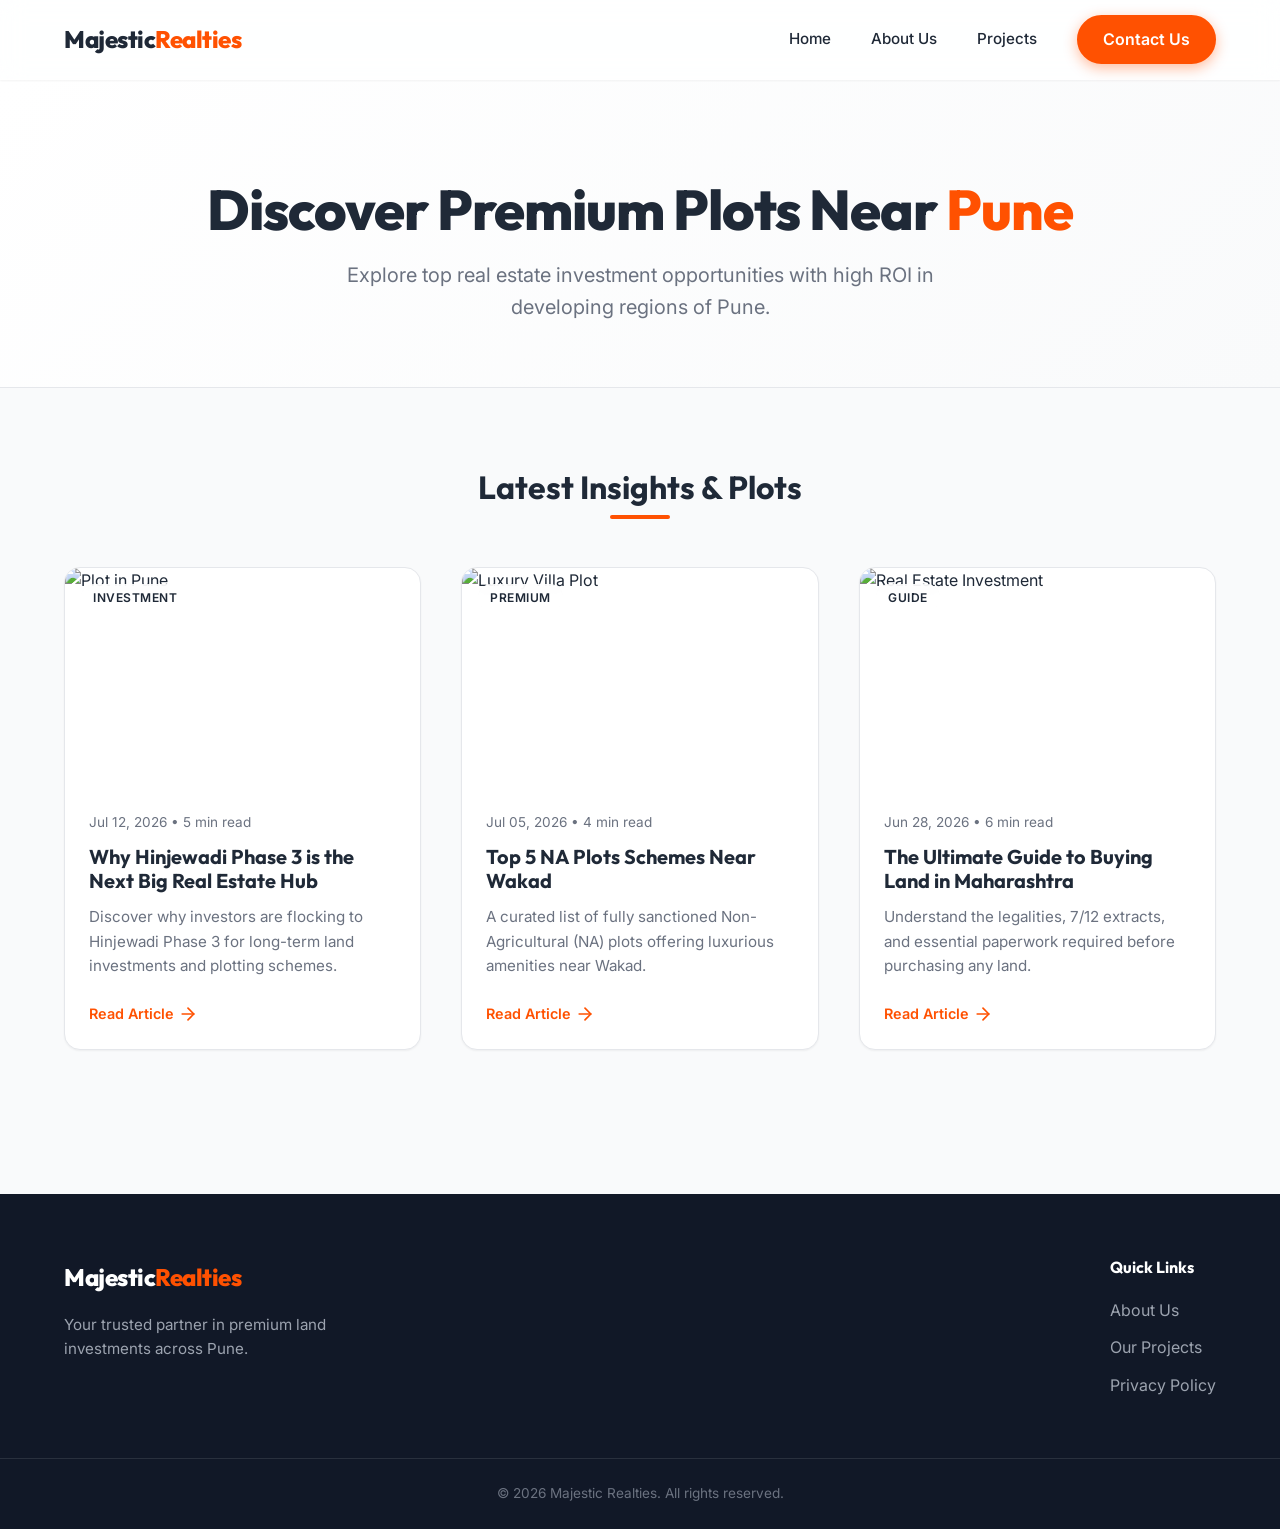
==== index.html @ 405ba68f "feat: Add premium blog and lead form layout" ====
<!DOCTYPE html>
<html lang="en">
<head>
    <meta charset="UTF-8">
    <meta name="viewport" content="width=device-width, initial-scale=1.0">
    <title>Majestic Realties - Plots Near Pune</title>
    <meta name="description" content="Discover premium plots near Pune with Majestic Realties. Invest in your future today.">
    
    <!-- Google Fonts -->
    <link rel="preconnect" href="https://fonts.googleapis.com">
    <link rel="preconnect" href="https://fonts.gstatic.com" crossorigin>
    <link href="https://fonts.googleapis.com/css2?family=Inter:wght@300;400;500;600;700&family=Outfit:wght@400;600;800&display=swap" rel="stylesheet">
    
    <link rel="stylesheet" href="style.css">
</head>
<body>
    <nav class="navbar">
        <div class="container nav-content">
            <a href="index.html" class="logo">
                <span class="logo-text">Majestic<span class="highlight">Realties</span></span>
            </a>
            <div class="nav-links">
                <a href="#">Home</a>
                <a href="#">About Us</a>
                <a href="#">Projects</a>
                <a href="#" class="btn-primary">Contact Us</a>
            </div>
        </div>
    </nav>

    <header class="hero">
        <div class="container hero-content">
            <h1 class="hero-title">Discover Premium Plots Near <span class="highlight">Pune</span></h1>
            <p class="hero-subtitle">Explore top real estate investment opportunities with high ROI in developing regions of Pune.</p>
        </div>
    </header>

    <main class="container py-xl">
        <div class="section-heading">
            <h2>Latest Insights & Plots</h2>
            <div class="heading-line"></div>
        </div>

        <div class="blog-grid">
            <!-- Blog Card 1 -->
            <a href="article.html" class="blog-card">
                <div class="card-image">
                    <img src="https://images.unsplash.com/photo-1582407947304-fd86f028f716?q=80&w=1000&auto=format&fit=crop" alt="Plot in Pune">
                    <div class="card-badge">Investment</div>
                </div>
                <div class="card-content">
                    <div class="card-meta">
                        <span>Jul 12, 2026</span> • <span>5 min read</span>
                    </div>
                    <h3 class="card-title">Why Hinjewadi Phase 3 is the Next Big Real Estate Hub</h3>
                    <p class="card-excerpt">Discover why investors are flocking to Hinjewadi Phase 3 for long-term land investments and plotting schemes.</p>
                    <span class="read-more">Read Article <svg width="20" height="20" viewBox="0 0 24 24" fill="none" stroke="currentColor" stroke-width="2" stroke-linecap="round" stroke-linejoin="round"><line x1="5" y1="12" x2="19" y2="12"></line><polyline points="12 5 19 12 12 19"></polyline></svg></span>
                </div>
            </a>

            <!-- Blog Card 2 -->
            <a href="article.html" class="blog-card">
                <div class="card-image">
                    <img src="https://images.unsplash.com/photo-1512917774080-9991f1c4c750?q=80&w=1000&auto=format&fit=crop" alt="Luxury Villa Plot">
                    <div class="card-badge">Premium</div>
                </div>
                <div class="card-content">
                    <div class="card-meta">
                        <span>Jul 05, 2026</span> • <span>4 min read</span>
                    </div>
                    <h3 class="card-title">Top 5 NA Plots Schemes Near Wakad</h3>
                    <p class="card-excerpt">A curated list of fully sanctioned Non-Agricultural (NA) plots offering luxurious amenities near Wakad.</p>
                    <span class="read-more">Read Article <svg width="20" height="20" viewBox="0 0 24 24" fill="none" stroke="currentColor" stroke-width="2" stroke-linecap="round" stroke-linejoin="round"><line x1="5" y1="12" x2="19" y2="12"></line><polyline points="12 5 19 12 12 19"></polyline></svg></span>
                </div>
            </a>

            <!-- Blog Card 3 -->
            <a href="article.html" class="blog-card">
                <div class="card-image">
                    <img src="https://images.unsplash.com/photo-1513694203232-719a280e022f?q=80&w=1000&auto=format&fit=crop" alt="Real Estate Investment">
                    <div class="card-badge">Guide</div>
                </div>
                <div class="card-content">
                    <div class="card-meta">
                        <span>Jun 28, 2026</span> • <span>6 min read</span>
                    </div>
                    <h3 class="card-title">The Ultimate Guide to Buying Land in Maharashtra</h3>
                    <p class="card-excerpt">Understand the legalities, 7/12 extracts, and essential paperwork required before purchasing any land.</p>
                    <span class="read-more">Read Article <svg width="20" height="20" viewBox="0 0 24 24" fill="none" stroke="currentColor" stroke-width="2" stroke-linecap="round" stroke-linejoin="round"><line x1="5" y1="12" x2="19" y2="12"></line><polyline points="12 5 19 12 12 19"></polyline></svg></span>
                </div>
            </a>
        </div>
    </main>

    <footer class="footer">
        <div class="container footer-content">
            <div class="footer-brand">
                <a href="index.html" class="logo">
                    <span class="logo-text">Majestic<span class="highlight">Realties</span></span>
                </a>
                <p>Your trusted partner in premium land investments across Pune.</p>
            </div>
            <div class="footer-links">
                <h4>Quick Links</h4>
                <a href="#">About Us</a>
                <a href="#">Our Projects</a>
                <a href="#">Privacy Policy</a>
            </div>
        </div>
        <div class="footer-bottom">
            <p>&copy; 2026 Majestic Realties. All rights reserved.</p>
        </div>
    </footer>

    <script src="main.js"></script>
</body>
</html>
---- style.css ----
/* 
   ========================================
   Majestic Realties - Premium Design System
   ========================================
*/

:root {
    /* Color Palette */
    --primary: #ff5101;
    --primary-hover: #e04600;
    --primary-light: rgba(255, 81, 1, 0.1);
    
    --text-main: #1f2937;
    --text-muted: #6b7280;
    --text-light: #9ca3af;
    
    --bg-body: #f9fafb;
    --bg-surface: #ffffff;
    --bg-surface-glass: rgba(255, 255, 255, 0.85);
    
    --border-color: #e5e7eb;
    --border-glass: rgba(255, 255, 255, 0.3);
    
    --success: #10b981;
    
    /* Typography */
    --font-heading: 'Outfit', sans-serif;
    --font-body: 'Inter', sans-serif;
    
    /* Layout */
    --container-width: 1200px;
    --nav-height: 80px;
    
    /* Effects */
    --shadow-sm: 0 1px 2px 0 rgba(0, 0, 0, 0.05);
    --shadow-md: 0 4px 6px -1px rgba(0, 0, 0, 0.1), 0 2px 4px -1px rgba(0, 0, 0, 0.06);
    --shadow-lg: 0 10px 15px -3px rgba(0, 0, 0, 0.1), 0 4px 6px -2px rgba(0, 0, 0, 0.05);
    --shadow-glass: 0 8px 32px 0 rgba(31, 38, 135, 0.07);
    --radius-md: 12px;
    --radius-lg: 16px;
    --radius-full: 9999px;
    
    --transition: all 0.3s cubic-bezier(0.4, 0, 0.2, 1);
}

* {
    margin: 0;
    padding: 0;
    box-sizing: border-box;
}

body {
    font-family: var(--font-body);
    background-color: var(--bg-body);
    color: var(--text-main);
    line-height: 1.6;
    -webkit-font-smoothing: antialiased;
}

h1, h2, h3, h4, h5, h6 {
    font-family: var(--font-heading);
    color: var(--text-main);
    line-height: 1.2;
}

a {
    text-decoration: none;
    color: inherit;
    transition: var(--transition);
}

img {
    max-width: 100%;
    height: auto;
    display: block;
}

.container {
    max-width: var(--container-width);
    margin: 0 auto;
    padding: 0 1.5rem;
}

.py-xl {
    padding-top: 5rem;
    padding-bottom: 5rem;
}

.highlight {
    color: var(--primary);
}

/* ================= Navbar ================= */
.navbar {
    height: var(--nav-height);
    background: var(--bg-surface-glass);
    backdrop-filter: blur(12px);
    -webkit-backdrop-filter: blur(12px);
    border-bottom: 1px solid rgba(255, 255, 255, 0.4);
    position: sticky;
    top: 0;
    z-index: 100;
    box-shadow: var(--shadow-sm);
}

.nav-content {
    display: flex;
    justify-content: space-between;
    align-items: center;
    height: 100%;
}

.logo-text {
    font-family: var(--font-heading);
    font-size: 1.5rem;
    font-weight: 800;
    letter-spacing: -0.5px;
}

.nav-links {
    display: flex;
    align-items: center;
    gap: 2.5rem;
}

.nav-links a:not(.btn-primary) {
    font-weight: 500;
    font-size: 0.95rem;
    color: var(--text-main);
}

.nav-links a:not(.btn-primary):hover {
    color: var(--primary);
}

/* ================= Buttons ================= */
.btn-primary {
    background-color: var(--primary);
    color: white !important;
    padding: 0.6rem 1.5rem;
    border-radius: var(--radius-full);
    font-weight: 600;
    display: inline-flex;
    align-items: center;
    gap: 0.5rem;
    border: 2px solid var(--primary);
    box-shadow: 0 4px 14px 0 rgba(255, 81, 1, 0.39);
    cursor: pointer;
}

.btn-primary:hover {
    background-color: var(--primary-hover);
    border-color: var(--primary-hover);
    box-shadow: 0 6px 20px rgba(255, 81, 1, 0.23);
    transform: translateY(-2px);
}

.btn-submit {
    width: 100%;
    background-color: var(--primary);
    color: white;
    padding: 1rem 1.5rem;
    border-radius: var(--radius-md);
    font-weight: 600;
    font-size: 1rem;
    font-family: var(--font-body);
    display: flex;
    justify-content: center;
    align-items: center;
    gap: 0.5rem;
    border: none;
    box-shadow: 0 4px 14px 0 rgba(255, 81, 1, 0.39);
    cursor: pointer;
    transition: var(--transition);
}

.btn-submit:hover {
    background-color: var(--primary-hover);
    transform: translateY(-2px);
    box-shadow: 0 6px 20px rgba(255, 81, 1, 0.23);
}

/* ================= Hero Section ================= */
.hero {
    background: linear-gradient(135deg, rgba(255,255,255,1) 0%, rgba(249,250,251,1) 100%);
    padding: 6rem 0 4rem;
    text-align: center;
    border-bottom: 1px solid var(--border-color);
}

.hero-title {
    font-size: 3.5rem;
    font-weight: 800;
    margin-bottom: 1rem;
    letter-spacing: -1px;
}

.hero-subtitle {
    font-size: 1.25rem;
    color: var(--text-muted);
    max-width: 600px;
    margin: 0 auto;
}

/* ================= Home Blog Grid ================= */
.section-heading {
    text-align: center;
    margin-bottom: 3rem;
}

.section-heading h2 {
    font-size: 2rem;
    margin-bottom: 0.5rem;
}

.heading-line {
    width: 60px;
    height: 4px;
    background-color: var(--primary);
    margin: 0 auto;
    border-radius: 2px;
}

.blog-grid {
    display: grid;
    grid-template-columns: repeat(auto-fill, minmax(340px, 1fr));
    gap: 2.5rem;
}

.blog-card {
    background-color: var(--bg-surface);
    border-radius: var(--radius-lg);
    overflow: hidden;
    box-shadow: var(--shadow-sm);
    border: 1px solid var(--border-color);
    transition: var(--transition);
    display: flex;
    flex-direction: column;
}

.blog-card:hover {
    transform: translateY(-8px);
    box-shadow: var(--shadow-lg);
    border-color: var(--primary-light);
}

.card-image {
    position: relative;
    height: 220px;
    overflow: hidden;
}

.card-image img {
    width: 100%;
    height: 100%;
    object-fit: cover;
    transition: transform 0.5s ease;
}

.blog-card:hover .card-image img {
    transform: scale(1.05);
}

.card-badge {
    position: absolute;
    top: 1rem;
    left: 1rem;
    background: var(--bg-surface-glass);
    backdrop-filter: blur(8px);
    color: var(--text-main);
    padding: 0.25rem 0.75rem;
    border-radius: var(--radius-full);
    font-size: 0.75rem;
    font-weight: 600;
    text-transform: uppercase;
    letter-spacing: 0.5px;
}

.card-content {
    padding: 1.5rem;
    display: flex;
    flex-direction: column;
    flex-grow: 1;
}

.card-meta {
    font-size: 0.85rem;
    color: var(--text-muted);
    margin-bottom: 0.75rem;
}

.card-title {
    font-size: 1.25rem;
    margin-bottom: 0.75rem;
}

.card-excerpt {
    color: var(--text-muted);
    font-size: 0.95rem;
    margin-bottom: 1.5rem;
    flex-grow: 1;
}

.read-more {
    color: var(--primary);
    font-weight: 600;
    font-size: 0.9rem;
    display: inline-flex;
    align-items: center;
    gap: 0.25rem;
}

.blog-card:hover .read-more {
    gap: 0.5rem;
}

/* ================= Article Page ================= */
.article-layout {
    display: grid;
    grid-template-columns: 1fr 380px;
    gap: 4rem;
    align-items: start;
}

.article-header {
    margin-bottom: 2rem;
}

.badge {
    display: inline-block;
    background-color: var(--primary-light);
    color: var(--primary);
    padding: 0.25rem 0.75rem;
    border-radius: var(--radius-full);
    font-size: 0.75rem;
    font-weight: 600;
    text-transform: uppercase;
    letter-spacing: 0.5px;
    margin-bottom: 1rem;
}

.article-title {
    font-size: 2.75rem;
    letter-spacing: -1px;
    margin-bottom: 1.5rem;
}

.article-meta {
    display: flex;
    align-items: center;
    gap: 1rem;
}

.author-avatar {
    width: 48px;
    height: 48px;
    border-radius: 50%;
}

.article-meta strong {
    display: block;
    color: var(--text-main);
}

.article-meta span {
    color: var(--text-muted);
    font-size: 0.9rem;
}

.article-hero-image {
    width: 100%;
    height: 450px;
    object-fit: cover;
    border-radius: var(--radius-lg);
    margin-bottom: 3rem;
    box-shadow: var(--shadow-md);
}

.article-body {
    font-size: 1.125rem;
    color: var(--text-main);
}

.article-body p {
    margin-bottom: 1.5rem;
}

.article-body .lead {
    font-size: 1.25rem;
    color: var(--text-muted);
    margin-bottom: 2.5rem;
}

.article-body h2 {
    font-size: 1.75rem;
    margin: 2.5rem 0 1rem;
}

.article-body ul {
    margin-bottom: 1.5rem;
    padding-left: 1.5rem;
}

.article-body li {
    margin-bottom: 0.5rem;
}

.quote-block {
    background-color: var(--bg-surface);
    border-left: 4px solid var(--primary);
    padding: 1.5rem 2rem;
    font-size: 1.25rem;
    font-style: italic;
    color: var(--text-muted);
    margin: 2.5rem 0;
    border-radius: 0 var(--radius-md) var(--radius-md) 0;
    box-shadow: var(--shadow-sm);
}

/* ================= Sidebar Lead Form ================= */
.sidebar {
    position: relative;
    height: 100%;
}

.sticky {
    position: sticky;
    top: calc(var(--nav-height) + 2rem);
}

.lead-form-card {
    background: rgba(255, 255, 255, 0.7);
    backdrop-filter: blur(16px);
    -webkit-backdrop-filter: blur(16px);
    border: 1px solid var(--border-glass);
    border-radius: var(--radius-lg);
    padding: 2rem;
    box-shadow: var(--shadow-glass);
}

.form-header {
    text-align: center;
    margin-bottom: 2rem;
}

.form-header h3 {
    font-size: 1.5rem;
    margin-bottom: 0.5rem;
}

.form-header p {
    font-size: 0.95rem;
    color: var(--text-muted);
}

.input-group {
    margin-bottom: 1.25rem;
}

.input-group label {
    display: block;
    font-size: 0.85rem;
    font-weight: 600;
    margin-bottom: 0.5rem;
    color: var(--text-main);
}

.input-group input {
    width: 100%;
    padding: 0.75rem 1rem;
    border: 1px solid var(--border-color);
    border-radius: var(--radius-md);
    font-family: var(--font-body);
    font-size: 1rem;
    background-color: var(--bg-surface);
    transition: var(--transition);
    outline: none;
}

.input-group input:focus {
    border-color: var(--primary);
    box-shadow: 0 0 0 3px var(--primary-light);
}

.form-disclaimer {
    font-size: 0.75rem;
    color: var(--text-light);
    text-align: center;
    margin-top: 1rem;
}

.form-success {
    text-align: center;
    padding: 2rem 0;
}

.form-success h4 {
    font-size: 1.5rem;
    color: var(--text-main);
    margin: 1rem 0 0.5rem;
}

.form-success p {
    color: var(--text-muted);
}

.hidden {
    display: none;
}

/* ================= Footer ================= */
.footer {
    background-color: #111827;
    color: white;
    padding: 4rem 0 0;
    margin-top: 4rem;
}

.footer-content {
    display: flex;
    justify-content: space-between;
    flex-wrap: wrap;
    gap: 3rem;
    padding-bottom: 3rem;
}

.footer-brand {
    max-width: 300px;
}

.footer-brand .logo-text {
    color: white;
}

.footer-brand p {
    color: #9ca3af;
    margin-top: 1rem;
    font-size: 0.95rem;
}

.footer-links h4 {
    color: white;
    margin-bottom: 1.25rem;
}

.footer-links a {
    display: block;
    color: #9ca3af;
    margin-bottom: 0.75rem;
}

.footer-links a:hover {
    color: var(--primary);
}

.footer-bottom {
    border-top: 1px solid rgba(255,255,255,0.1);
    padding: 1.5rem 0;
    text-align: center;
    color: #6b7280;
    font-size: 0.85rem;
}

/* ================= Responsive Design ================= */
@media (max-width: 992px) {
    .article-layout {
        grid-template-columns: 1fr;
    }
    
    .sidebar {
        margin-top: 2rem;
    }
    
    .sticky {
        position: static;
    }
}

@media (max-width: 768px) {
    .hero-title {
        font-size: 2.5rem;
    }
    
    .nav-links {
        display: none; /* In a real app, add a hamburger menu */
    }
    
    .article-title {
        font-size: 2rem;
    }
    
    .article-hero-image {
        height: 300px;
    }
}
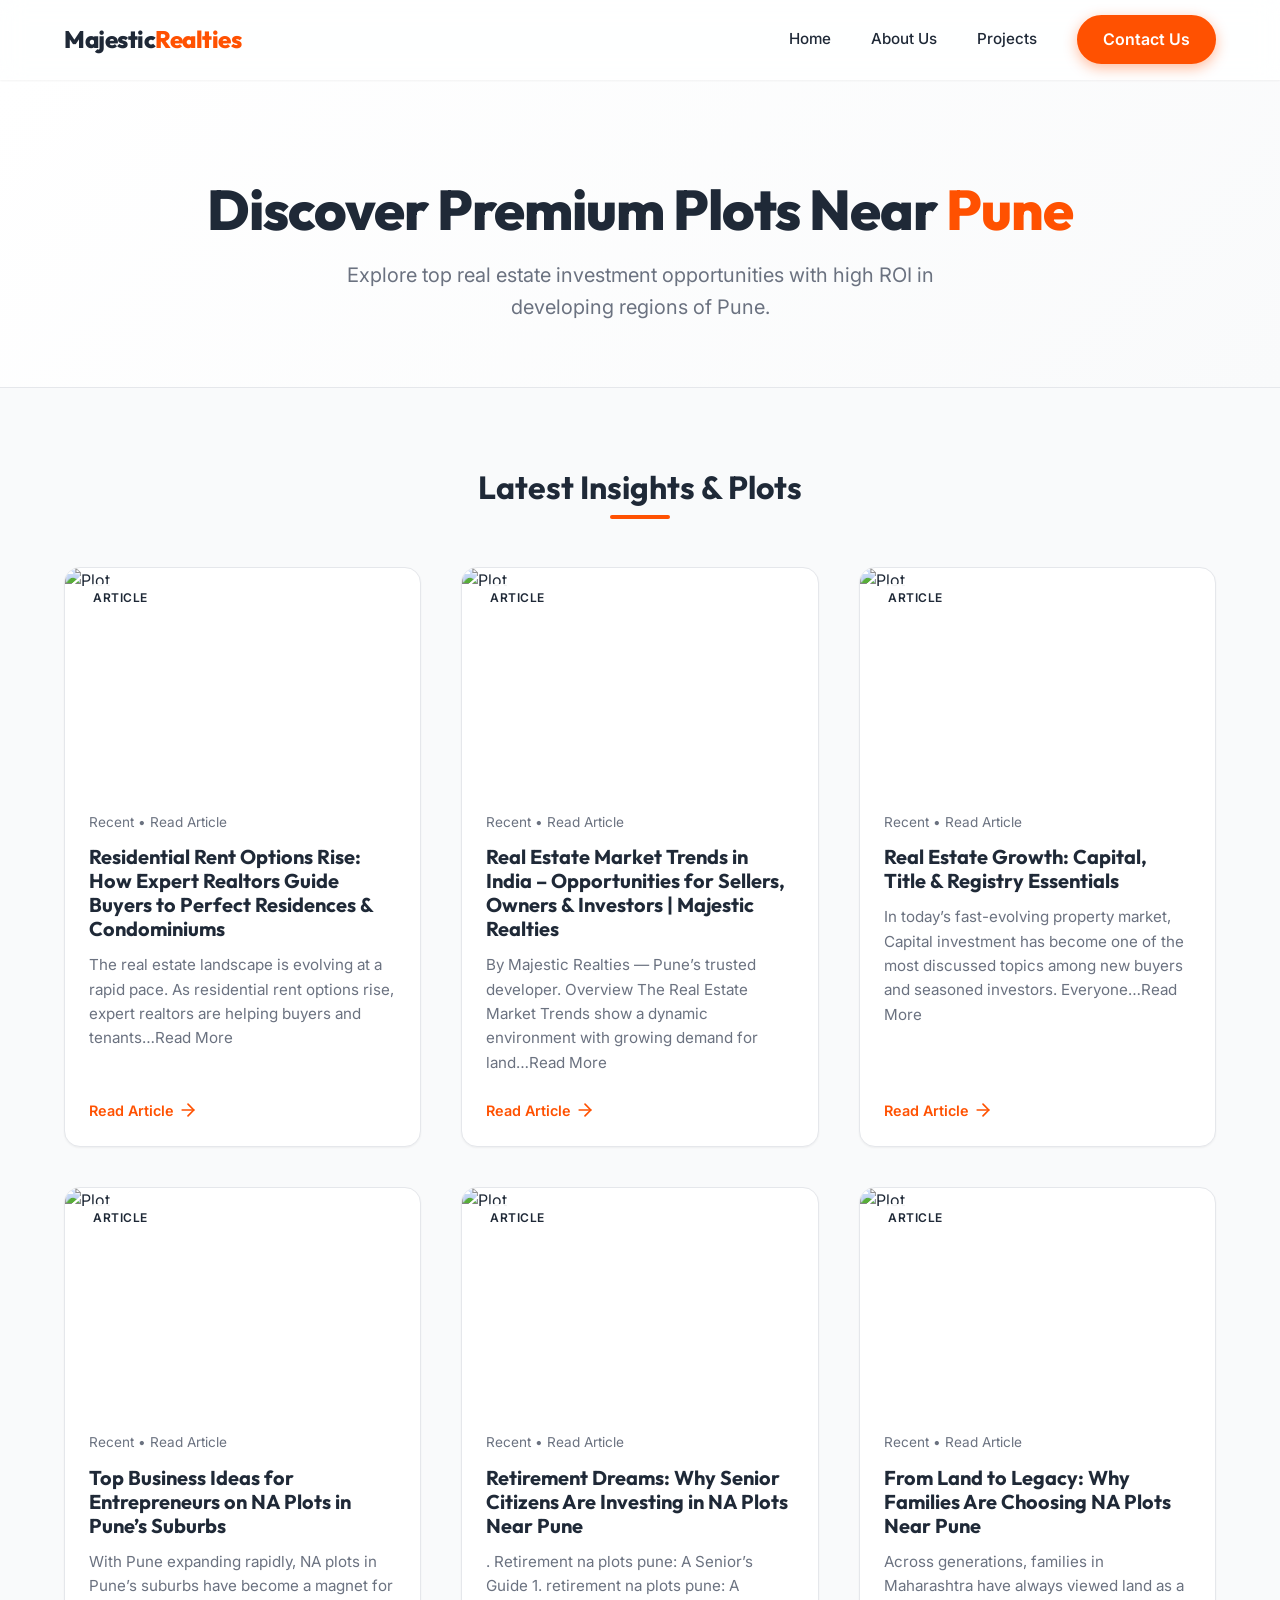
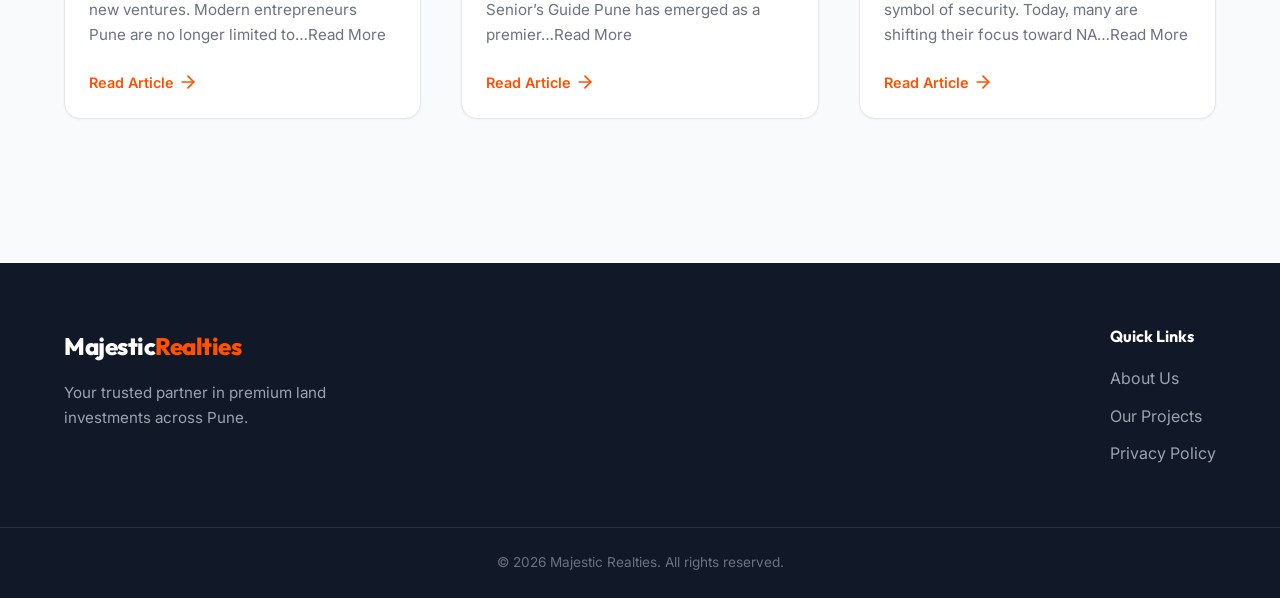
==== commit fd45f46a: "Integrate actual content from target URLs" ====
--- a/index.html
+++ b/index.html
@@ -1,117 +1,148 @@
 <!DOCTYPE html>
+
 <html lang="en">
 <head>
-    <meta charset="UTF-8">
-    <meta name="viewport" content="width=device-width, initial-scale=1.0">
-    <title>Majestic Realties - Plots Near Pune</title>
-    <meta name="description" content="Discover premium plots near Pune with Majestic Realties. Invest in your future today.">
-    
-    <!-- Google Fonts -->
-    <link rel="preconnect" href="https://fonts.googleapis.com">
-    <link rel="preconnect" href="https://fonts.gstatic.com" crossorigin>
-    <link href="https://fonts.googleapis.com/css2?family=Inter:wght@300;400;500;600;700&family=Outfit:wght@400;600;800&display=swap" rel="stylesheet">
-    
-    <link rel="stylesheet" href="style.css">
+<meta charset="utf-8"/>
+<meta content="width=device-width, initial-scale=1.0" name="viewport"/>
+<title>Majestic Realties - Plots Near Pune</title>
+<meta content="Discover premium plots near Pune with Majestic Realties. Invest in your future today." name="description"/>
+<!-- Google Fonts -->
+<link href="https://fonts.googleapis.com" rel="preconnect"/>
+<link crossorigin="" href="https://fonts.gstatic.com" rel="preconnect"/>
+<link href="https://fonts.googleapis.com/css2?family=Inter:wght@300;400;500;600;700&amp;family=Outfit:wght@400;600;800&amp;display=swap" rel="stylesheet"/>
+<link href="style.css" rel="stylesheet"/>
 </head>
 <body>
-    <nav class="navbar">
-        <div class="container nav-content">
-            <a href="index.html" class="logo">
-                <span class="logo-text">Majestic<span class="highlight">Realties</span></span>
-            </a>
-            <div class="nav-links">
-                <a href="#">Home</a>
-                <a href="#">About Us</a>
-                <a href="#">Projects</a>
-                <a href="#" class="btn-primary">Contact Us</a>
-            </div>
-        </div>
-    </nav>
-
-    <header class="hero">
-        <div class="container hero-content">
-            <h1 class="hero-title">Discover Premium Plots Near <span class="highlight">Pune</span></h1>
-            <p class="hero-subtitle">Explore top real estate investment opportunities with high ROI in developing regions of Pune.</p>
-        </div>
-    </header>
-
-    <main class="container py-xl">
-        <div class="section-heading">
-            <h2>Latest Insights & Plots</h2>
-            <div class="heading-line"></div>
-        </div>
-
-        <div class="blog-grid">
-            <!-- Blog Card 1 -->
-            <a href="article.html" class="blog-card">
-                <div class="card-image">
-                    <img src="https://images.unsplash.com/photo-1582407947304-fd86f028f716?q=80&w=1000&auto=format&fit=crop" alt="Plot in Pune">
-                    <div class="card-badge">Investment</div>
-                </div>
-                <div class="card-content">
-                    <div class="card-meta">
-                        <span>Jul 12, 2026</span> • <span>5 min read</span>
-                    </div>
-                    <h3 class="card-title">Why Hinjewadi Phase 3 is the Next Big Real Estate Hub</h3>
-                    <p class="card-excerpt">Discover why investors are flocking to Hinjewadi Phase 3 for long-term land investments and plotting schemes.</p>
-                    <span class="read-more">Read Article <svg width="20" height="20" viewBox="0 0 24 24" fill="none" stroke="currentColor" stroke-width="2" stroke-linecap="round" stroke-linejoin="round"><line x1="5" y1="12" x2="19" y2="12"></line><polyline points="12 5 19 12 12 19"></polyline></svg></span>
-                </div>
-            </a>
-
-            <!-- Blog Card 2 -->
-            <a href="article.html" class="blog-card">
-                <div class="card-image">
-                    <img src="https://images.unsplash.com/photo-1512917774080-9991f1c4c750?q=80&w=1000&auto=format&fit=crop" alt="Luxury Villa Plot">
-                    <div class="card-badge">Premium</div>
-                </div>
-                <div class="card-content">
-                    <div class="card-meta">
-                        <span>Jul 05, 2026</span> • <span>4 min read</span>
-                    </div>
-                    <h3 class="card-title">Top 5 NA Plots Schemes Near Wakad</h3>
-                    <p class="card-excerpt">A curated list of fully sanctioned Non-Agricultural (NA) plots offering luxurious amenities near Wakad.</p>
-                    <span class="read-more">Read Article <svg width="20" height="20" viewBox="0 0 24 24" fill="none" stroke="currentColor" stroke-width="2" stroke-linecap="round" stroke-linejoin="round"><line x1="5" y1="12" x2="19" y2="12"></line><polyline points="12 5 19 12 12 19"></polyline></svg></span>
-                </div>
-            </a>
-
-            <!-- Blog Card 3 -->
-            <a href="article.html" class="blog-card">
-                <div class="card-image">
-                    <img src="https://images.unsplash.com/photo-1513694203232-719a280e022f?q=80&w=1000&auto=format&fit=crop" alt="Real Estate Investment">
-                    <div class="card-badge">Guide</div>
-                </div>
-                <div class="card-content">
-                    <div class="card-meta">
-                        <span>Jun 28, 2026</span> • <span>6 min read</span>
-                    </div>
-                    <h3 class="card-title">The Ultimate Guide to Buying Land in Maharashtra</h3>
-                    <p class="card-excerpt">Understand the legalities, 7/12 extracts, and essential paperwork required before purchasing any land.</p>
-                    <span class="read-more">Read Article <svg width="20" height="20" viewBox="0 0 24 24" fill="none" stroke="currentColor" stroke-width="2" stroke-linecap="round" stroke-linejoin="round"><line x1="5" y1="12" x2="19" y2="12"></line><polyline points="12 5 19 12 12 19"></polyline></svg></span>
-                </div>
-            </a>
-        </div>
-    </main>
-
-    <footer class="footer">
-        <div class="container footer-content">
-            <div class="footer-brand">
-                <a href="index.html" class="logo">
-                    <span class="logo-text">Majestic<span class="highlight">Realties</span></span>
-                </a>
-                <p>Your trusted partner in premium land investments across Pune.</p>
-            </div>
-            <div class="footer-links">
-                <h4>Quick Links</h4>
-                <a href="#">About Us</a>
-                <a href="#">Our Projects</a>
-                <a href="#">Privacy Policy</a>
-            </div>
-        </div>
-        <div class="footer-bottom">
-            <p>&copy; 2026 Majestic Realties. All rights reserved.</p>
-        </div>
-    </footer>
-
-    <script src="main.js"></script>
+<nav class="navbar">
+<div class="container nav-content">
+<a class="logo" href="index.html">
+<span class="logo-text">Majestic<span class="highlight">Realties</span></span>
+</a>
+<div class="nav-links">
+<a href="#">Home</a>
+<a href="#">About Us</a>
+<a href="#">Projects</a>
+<a class="btn-primary" href="#">Contact Us</a>
+</div>
+</div>
+</nav>
+<header class="hero">
+<div class="container hero-content">
+<h1 class="hero-title">Discover Premium Plots Near <span class="highlight">Pune</span></h1>
+<p class="hero-subtitle">Explore top real estate investment opportunities with high ROI in developing regions of Pune.</p>
+</div>
+</header>
+<main class="container py-xl">
+<div class="section-heading">
+<h2>Latest Insights &amp; Plots</h2>
+<div class="heading-line"></div>
+</div>
+<div class="blog-grid">
+<a class="blog-card" href="article.html">
+<div class="card-image">
+<img alt="Plot" src="https://majesticrealties.com/plots_near_pune/wp-content/themes/indostic-fse/assets/images/indo-email-icon.png"/>
+<div class="card-badge">Article</div>
+</div>
+<div class="card-content">
+<div class="card-meta">
+<span>Recent</span> • <span>Read Article</span>
+</div>
+<h3 class="card-title">Residential Rent Options Rise: How Expert Realtors Guide Buyers to Perfect Residences &amp; Condominiums</h3>
+<p class="card-excerpt">The real estate landscape is evolving at a rapid pace. As residential rent options rise, expert realtors are helping buyers and tenants…Read More</p>
+<span class="read-more">Read Article <svg fill="none" height="20" stroke="currentColor" stroke-linecap="round" stroke-linejoin="round" stroke-width="2" viewbox="0 0 24 24" width="20"><line x1="5" x2="19" y1="12" y2="12"></line><polyline points="12 5 19 12 12 19"></polyline></svg></span>
+</div>
+</a>
+<a class="blog-card" href="article.html">
+<div class="card-image">
+<img alt="Plot" src="https://www.majesticrealties.com/plots_near_pune/wp-content/uploads/2025/11/26-11.jpeg"/>
+<div class="card-badge">Article</div>
+</div>
+<div class="card-content">
+<div class="card-meta">
+<span>Recent</span> • <span>Read Article</span>
+</div>
+<h3 class="card-title">Real Estate Market Trends in India – Opportunities for Sellers, Owners &amp; Investors | Majestic Realties</h3>
+<p class="card-excerpt">By Majestic Realties — Pune’s trusted developer. Overview The Real Estate Market Trends show a dynamic environment with growing demand for land…Read More</p>
+<span class="read-more">Read Article <svg fill="none" height="20" stroke="currentColor" stroke-linecap="round" stroke-linejoin="round" stroke-width="2" viewbox="0 0 24 24" width="20"><line x1="5" x2="19" y1="12" y2="12"></line><polyline points="12 5 19 12 12 19"></polyline></svg></span>
+</div>
+</a>
+<a class="blog-card" href="article.html">
+<div class="card-image">
+<img alt="Plot" src="https://www.majesticrealties.com/plots_near_pune/wp-content/uploads/2025/11/26-1.jpeg"/>
+<div class="card-badge">Article</div>
+</div>
+<div class="card-content">
+<div class="card-meta">
+<span>Recent</span> • <span>Read Article</span>
+</div>
+<h3 class="card-title">Real Estate Growth: Capital, Title &amp; Registry Essentials</h3>
+<p class="card-excerpt">In today’s fast-evolving property market, Capital investment has become one of the most discussed topics among new buyers and seasoned investors. Everyone…Read More</p>
+<span class="read-more">Read Article <svg fill="none" height="20" stroke="currentColor" stroke-linecap="round" stroke-linejoin="round" stroke-width="2" viewbox="0 0 24 24" width="20"><line x1="5" x2="19" y1="12" y2="12"></line><polyline points="12 5 19 12 12 19"></polyline></svg></span>
+</div>
+</a>
+<a class="blog-card" href="article.html">
+<div class="card-image">
+<img alt="Plot" src="https://www.majesticrealties.com/plots_near_pune/wp-content/uploads/2025/11/BlackandWhiteMoneyHackVideoYoutubeThumbnai.jpeg"/>
+<div class="card-badge">Article</div>
+</div>
+<div class="card-content">
+<div class="card-meta">
+<span>Recent</span> • <span>Read Article</span>
+</div>
+<h3 class="card-title">Top Business Ideas for Entrepreneurs on NA Plots in Pune’s Suburbs</h3>
+<p class="card-excerpt">With Pune expanding rapidly, NA plots in Pune’s suburbs have become a magnet for new ventures. Modern entrepreneurs Pune are no longer limited to…Read More</p>
+<span class="read-more">Read Article <svg fill="none" height="20" stroke="currentColor" stroke-linecap="round" stroke-linejoin="round" stroke-width="2" viewbox="0 0 24 24" width="20"><line x1="5" x2="19" y1="12" y2="12"></line><polyline points="12 5 19 12 12 19"></polyline></svg></span>
+</div>
+</a>
+<a class="blog-card" href="article.html">
+<div class="card-image">
+<img alt="Plot" src="https://www.majesticrealties.com/plots_near_pune/wp-content/uploads/2025/11/Thumbnail1-2.jpeg"/>
+<div class="card-badge">Article</div>
+</div>
+<div class="card-content">
+<div class="card-meta">
+<span>Recent</span> • <span>Read Article</span>
+</div>
+<h3 class="card-title">Retirement Dreams: Why Senior Citizens Are Investing in NA Plots Near Pune</h3>
+<p class="card-excerpt">. Retirement na plots pune: A Senior’s Guide 1. retirement na plots pune: A Senior’s Guide Pune has emerged as a premier…Read More</p>
+<span class="read-more">Read Article <svg fill="none" height="20" stroke="currentColor" stroke-linecap="round" stroke-linejoin="round" stroke-width="2" viewbox="0 0 24 24" width="20"><line x1="5" x2="19" y1="12" y2="12"></line><polyline points="12 5 19 12 12 19"></polyline></svg></span>
+</div>
+</a>
+<a class="blog-card" href="article.html">
+<div class="card-image">
+<img alt="Plot" src="https://www.majesticrealties.com/plots_near_pune/wp-content/uploads/2025/11/Thumbnail-8.jpeg"/>
+<div class="card-badge">Article</div>
+</div>
+<div class="card-content">
+<div class="card-meta">
+<span>Recent</span> • <span>Read Article</span>
+</div>
+<h3 class="card-title">From Land to Legacy: Why Families Are Choosing NA Plots Near Pune</h3>
+<p class="card-excerpt">Across generations, families in Maharashtra have always viewed land as a symbol of security. Today, many are shifting their focus toward NA…Read More</p>
+<span class="read-more">Read Article <svg fill="none" height="20" stroke="currentColor" stroke-linecap="round" stroke-linejoin="round" stroke-width="2" viewbox="0 0 24 24" width="20"><line x1="5" x2="19" y1="12" y2="12"></line><polyline points="12 5 19 12 12 19"></polyline></svg></span>
+</div>
+</a>
+</div>
+</main>
+<footer class="footer">
+<div class="container footer-content">
+<div class="footer-brand">
+<a class="logo" href="index.html">
+<span class="logo-text">Majestic<span class="highlight">Realties</span></span>
+</a>
+<p>Your trusted partner in premium land investments across Pune.</p>
+</div>
+<div class="footer-links">
+<h4>Quick Links</h4>
+<a href="#">About Us</a>
+<a href="#">Our Projects</a>
+<a href="#">Privacy Policy</a>
+</div>
+</div>
+<div class="footer-bottom">
+<p>© 2026 Majestic Realties. All rights reserved.</p>
+</div>
+</footer>
+<script src="main.js"></script>
 </body>
 </html>
